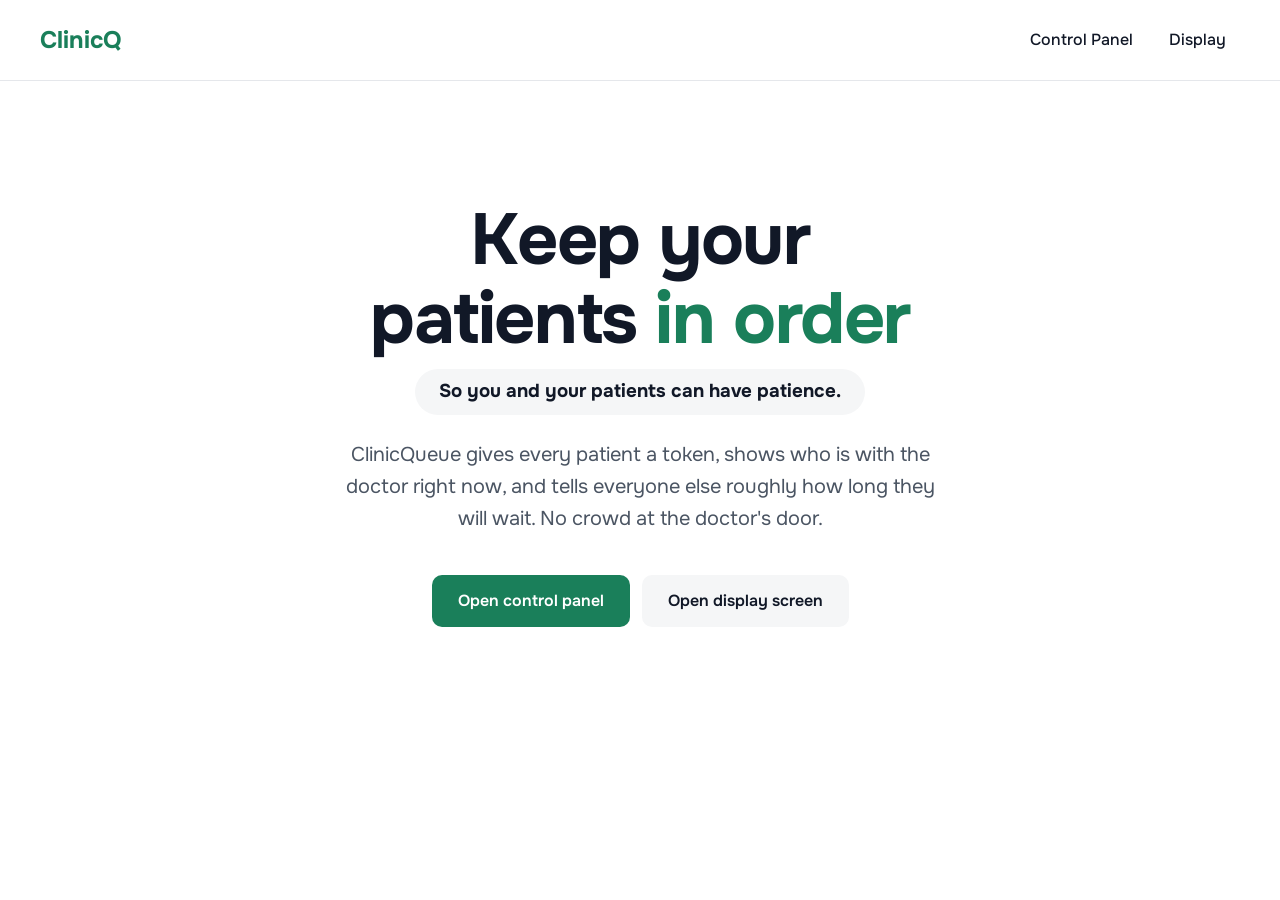
==== index.html @ 46f24f76 "style: design homepage with navbar and hero" ====
<!DOCTYPE html>
<html lang="en">
<head>
    <meta charset="UTF-8">
    <meta name="viewport" content="width=device-width, initial-scale=1.0">
    <title>ClinicQueue</title>
    <link href="https://fonts.googleapis.com/css2?family=Onest:wght@400;500;600;700&display=swap" rel="stylesheet">
    <link rel="stylesheet" href="style.css">
</head>
<body>
    <header>
        <nav class="navbar">
            <a href="index.html" class="logo">ClinicQ</a>
            <div class="nav-links">
                <a href="controlpanel.html">Control Panel</a>
                <a href="display.html">Display</a>
            </div>
        </nav>
    </header>

    <main>
        <section class="hero">
            <h1>Keep your patients <span class="highlight">in order</span></h1>
            <div class="subheading">
                <h3>So you and your patients can have patience.</h3>
            </div>
            <p>
                ClinicQueue gives every patient a token, shows who is with the 
                doctor right now, and tells everyone else roughly how long 
                they will wait. No crowd at the doctor's door.
            </p>
            <div class="hero-buttons">
                <a href="controlpanel.html" class="btn btn-primary">Open control panel</a>
                <a href="display.html" class="btn btn-secondary">Open display screen</a>
            </div>
        </section>
    </main>
</body>
</html>
---- style.css ----
:root {
    --green: #1a7f5a;
    --green-dark: #14664a;
    --green-soft: #e8f5ef;
    --text: #111827;
    --muted: #4b5563;
    --line: #e5e7eb;
    --card: #f5f6f7;
}

* {
    margin: 0;
    box-sizing: border-box;
}

body {
    background: #ffffff;
    color: var(--text);
    font-family: "Onest", system-ui, sans-serif;
    line-height: 1.5;
}

a {
    text-decoration: none;
    color: inherit;
}

.navbar {
    display: flex;
    justify-content: space-between;
    align-items: center;
    padding: 20px 40px;
    border-bottom: 1px solid var(--line);
}

.logo {
    font-size: 24px;
    font-weight: 700;
    color: var(--green);
}

.nav-links {
    display: flex;
    gap: 8px;
}

.nav-links a {
    font-weight: 500;
    padding: 8px 14px;
    border-radius: 8px;
    transition: background 0.2s, color 0.2s;
}

.nav-links a:hover {
    background: var(--green-soft);
    color: var(--green);
}

.hero {
    text-align: center;
    padding: 120px 24px 96px;
}

.hero h1 {
    font-size: clamp(40px, 7vw, 72px);
    line-height: 1.1;
    letter-spacing: -0.02em;
    max-width: 600px;
    margin: 0 auto;
}

.highlight {
    color: var(--green);
}

.subheading {
    font-size: 16px;
    line-height: 1.6;
    margin: 10px auto;
    padding: 8px 0;
    max-width: 450px;
    background-color: var(--card);
    border-radius: 30px;
    justify-content: center;
}

.hero p {
    font-size: clamp(17px, 2.2vw, 20px);
    color: var(--muted);
    line-height: 1.6;
    max-width: 600px;
    margin: 24px auto 0;
}

.hero-buttons {
    display: flex;
    justify-content: center;
    flex-wrap: wrap;
    gap: 12px;
    margin-top: 40px;
}

.btn {
    display: inline-block;
    padding: 14px 26px;
    border-radius: 10px;
    font-weight: 600;
    transition: background 0.2s;
}

.btn-primary {
    background: var(--green);
    color: #ffffff;
}

.btn-primary:hover {
    background: var(--green-dark);
}

.btn-secondary {
    background: var(--card);
    color: var(--text);
}

.btn-secondary:hover {
    background: var(--line);
}

@media (max-width: 600px) {
    .navbar {
        padding: 16px 20px;
    }

    .logo {
        font-size: 20px;
    }

    .nav-links a {
        padding: 8px 10px;
        font-size: 15px;
    }

    .hero {
        padding: 72px 20px 64px;
    }

    .btn {
        width: 100%;
        text-align: center;
    }
}
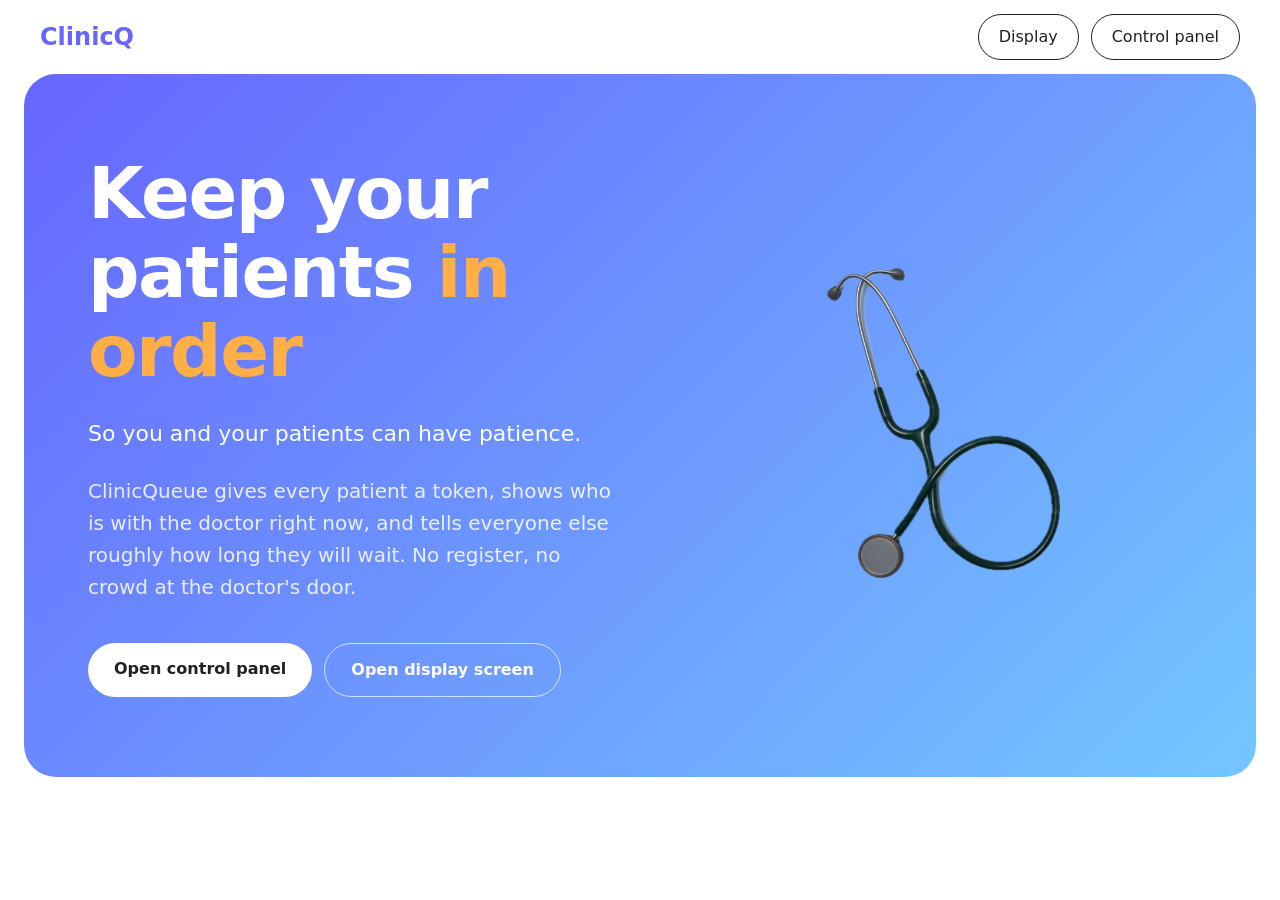
==== commit 3c7f2a89: "style: redesign homepage hero and navbar" ====
--- a/index.html
+++ b/index.html
@@ -4,34 +4,37 @@
     <meta charset="UTF-8">
     <meta name="viewport" content="width=device-width, initial-scale=1.0">
     <title>ClinicQueue</title>
-    <link href="https://fonts.googleapis.com/css2?family=Onest:wght@400;500;600;700&display=swap" rel="stylesheet">
+     <link href="https://fonts.googleapis.com/css2?family=Outfit:wght@400;500;600;700&display=swap" rel="stylesheet">
     <link rel="stylesheet" href="style.css">
 </head>
 <body>
     <header>
         <nav class="navbar">
-            <a href="index.html" class="logo">ClinicQ</a>
-            <div class="nav-links">
-                <a href="controlpanel.html">Control Panel</a>
-                <a href="display.html">Display</a>
-            </div>
+        <a href="index.html" class="logo">ClinicQ</a>
+        <div class="nav-right">
+            <a href="display.html" class="nav-btn">Display</a>
+            <a href="controlpanel.html" class="nav-btn">Control panel</a>
+        </div>
         </nav>
     </header>
 
     <main>
         <section class="hero">
-            <h1>Keep your patients <span class="highlight">in order</span></h1>
-            <div class="subheading">
-                <h3>So you and your patients can have patience.</h3>
+            <div class="hero-text">
+                <h1>Keep your patients <span class="highlight">in order</span></h1>
+                <p class="subheading">So you and your patients can have patience.</p>
+                <p class="hero-description">
+                    ClinicQueue gives every patient a token, shows who is with the doctor
+                    right now, and tells everyone else roughly how long they will wait.
+                    No register, no crowd at the doctor's door.
+                </p>
+                <div class="hero-buttons">
+                    <a href="controlpanel.html" class="btn btn-primary">Open control panel</a>
+                    <a href="display.html" class="btn btn-secondary">Open display screen</a>
+                </div>
             </div>
-            <p>
-                ClinicQueue gives every patient a token, shows who is with the 
-                doctor right now, and tells everyone else roughly how long 
-                they will wait. No crowd at the doctor's door.
-            </p>
-            <div class="hero-buttons">
-                <a href="controlpanel.html" class="btn btn-primary">Open control panel</a>
-                <a href="display.html" class="btn btn-secondary">Open display screen</a>
+            <div class="hero-image">
+                <img src="images/setho.png" alt="sethoscope image">
             </div>
         </section>
     </main>
--- a/style.css
+++ b/style.css
@@ -1,9 +1,11 @@
 :root {
-    --green: #1a7f5a;
-    --green-dark: #14664a;
-    --green-soft: #e8f5ef;
-    --text: #111827;
-    --muted: #4b5563;
+    --primary: #6666ff;
+    --primary-dark: #4f4fe0;
+    --primary-soft: #ecf3fe;
+    --sky-blue: #73c7ff;
+    --accent: #ffaf45;
+    --text: #212121;
+    --muted: #5b6070;
     --line: #e5e7eb;
     --card: #f5f6f7;
 }
@@ -29,36 +31,45 @@
     display: flex;
     justify-content: space-between;
     align-items: center;
-    padding: 20px 40px;
-    border-bottom: 1px solid var(--line);
+    padding: 14px 40px;
 }
 
 .logo {
     font-size: 24px;
     font-weight: 700;
-    color: var(--green);
+    color: var(--primary);
 }
 
-.nav-links {
+.nav-right {
     display: flex;
-    gap: 8px;
+    align-items: center;
+    gap: 12px;
 }
 
-.nav-links a {
+.nav-btn {
+    padding: 10px 20px;
+    border: 0.5px solid var(--text);
+    border-radius: 999px;
     font-weight: 500;
-    padding: 8px 14px;
-    border-radius: 8px;
-    transition: background 0.2s, color 0.2s;
+    transition: border-color 0.2s, color 0.2s, background 0.2s;
 }
 
-.nav-links a:hover {
-    background: var(--green-soft);
-    color: var(--green);
+.nav-btn:hover {
+    border-color: var(--primary);
+    color: var(--primary);
+    background: var(--primary-soft);
 }
 
 .hero {
-    text-align: center;
-    padding: 120px 24px 96px;
+    background: linear-gradient(135deg, var(--primary), var(--sky-blue));
+    color: #ffffff;
+    border-radius: 32px;
+    margin: 0 24px 24px;
+    min-height: (100vh - 90px);
+    padding: 80px 64px;
+    display: flex;
+    align-items: center;
+    gap: 48px;
 }
 
 .hero h1 {
@@ -66,38 +77,66 @@
     line-height: 1.1;
     letter-spacing: -0.02em;
     max-width: 600px;
-    margin: 0 auto;
+}
+
+.hero-text,
+.hero-image {
+    flex: 1;
+}
+
+.hero-image img {
+    width: 100%;
+    max-width: 700px;
+    display: block;
+    margin-left: auto;
 }
 
 .highlight {
-    color: var(--green);
-}
-
-.subheading {
-    font-size: 16px;
-    line-height: 1.6;
-    margin: 10px auto;
-    padding: 8px 0;
-    max-width: 450px;
-    background-color: var(--card);
-    border-radius: 30px;
-    justify-content: center;
+    color: var(--accent);
 }
 
 .hero p {
     font-size: clamp(17px, 2.2vw, 20px);
-    color: var(--muted);
+    color: rgba(255, 255, 255, 0.85);
     line-height: 1.6;
     max-width: 600px;
-    margin: 24px auto 0;
+    margin: 24px 0 0;
+}
+
+.hero .subheading {
+    font-size: 22px;
+    font-weight: 500;
+    color: #ffffff;
 }
 
 .hero-buttons {
     display: flex;
-    justify-content: center;
     flex-wrap: wrap;
     gap: 12px;
     margin-top: 40px;
+}
+
+.hero .btn {
+    border-radius: 999px;
+}
+
+.hero .btn-primary {
+    background: #ffffff;
+    color: var(--text);
+}
+
+.hero .btn-primary:hover {
+    background: var(--primary-soft);
+}
+
+.hero .btn-secondary {
+    background: transparent;
+    color: #ffffff;
+    border: 1.5px solid rgba(255, 255, 255, 0.7);
+}
+
+.hero .btn-secondary:hover {
+    background: rgba(255, 255, 255, 0.15);
 }
 
 .btn {
@@ -109,12 +148,12 @@
 }
 
 .btn-primary {
-    background: var(--green);
+    background: var(--primary);
     color: #ffffff;
 }
 
 .btn-primary:hover {
-    background: var(--green-dark);
+    background: var(--primary-dark);
 }
 
 .btn-secondary {
@@ -141,7 +180,9 @@
     }
 
     .hero {
-        padding: 72px 20px 64px;
+        flex-direction: column;
+        margin: 12px;
+        padding: 48px 24px;
     }
 
     .btn {
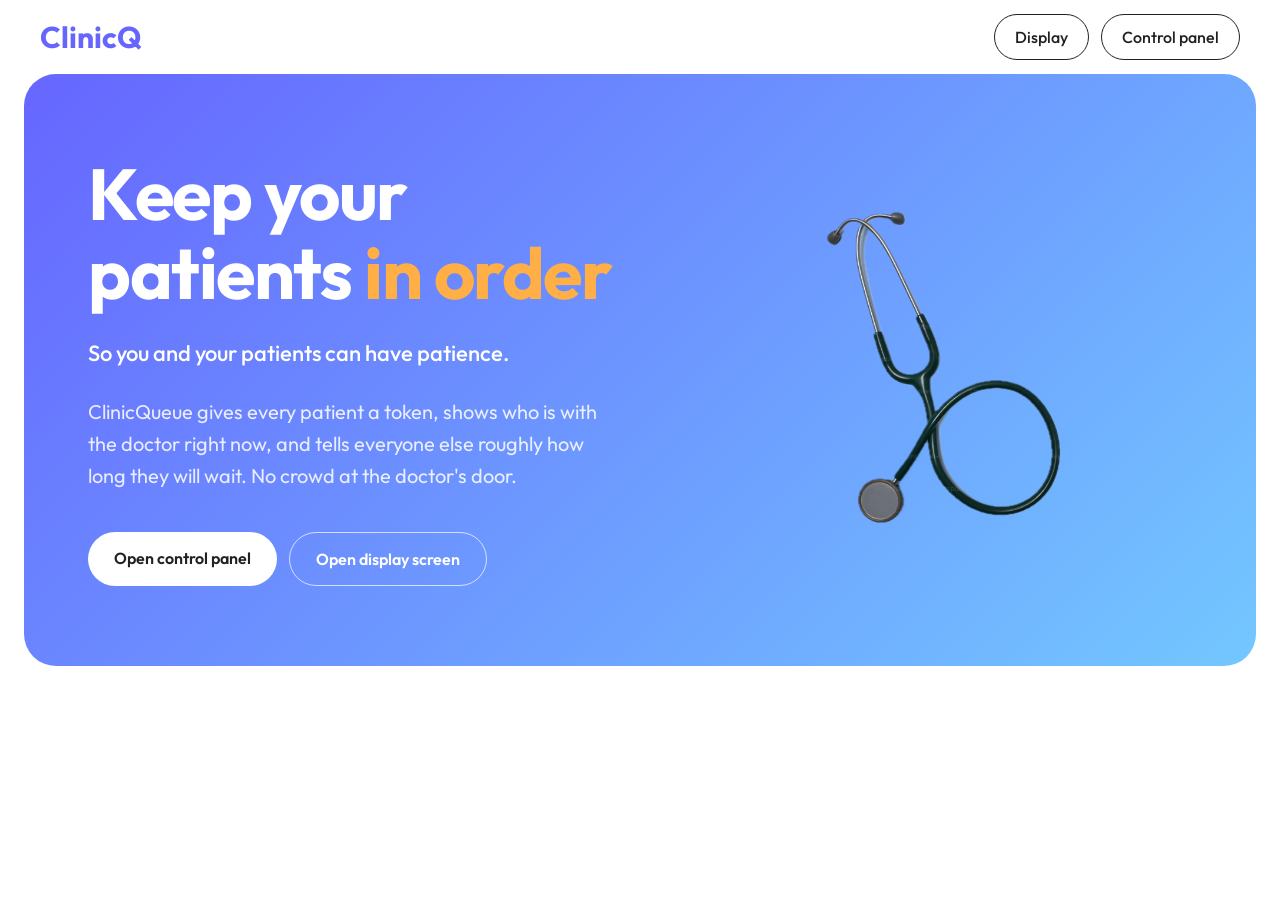
==== commit 2d0199fa: "style: design control panel with queue table and badges" ====
--- a/index.html
+++ b/index.html
@@ -4,7 +4,7 @@
     <meta charset="UTF-8">
     <meta name="viewport" content="width=device-width, initial-scale=1.0">
     <title>ClinicQueue</title>
-     <link href="https://fonts.googleapis.com/css2?family=Outfit:wght@400;500;600;700&display=swap" rel="stylesheet">
+    <link href="https://fonts.googleapis.com/css2?family=Outfit:wght@400;500;600;700&display=swap" rel="stylesheet">
     <link rel="stylesheet" href="style.css">
 </head>
 <body>
@@ -26,7 +26,7 @@
                 <p class="hero-description">
                     ClinicQueue gives every patient a token, shows who is with the doctor
                     right now, and tells everyone else roughly how long they will wait.
-                    No register, no crowd at the doctor's door.
+                    No crowd at the doctor's door.
                 </p>
                 <div class="hero-buttons">
                     <a href="controlpanel.html" class="btn btn-primary">Open control panel</a>
--- a/style.css
+++ b/style.css
@@ -8,6 +8,8 @@
     --muted: #5b6070;
     --line: #e5e7eb;
     --card: #f5f6f7;
+    --success: #00ab4a;
+    --success-soft: #e7f6ec;
 }
 
 * {
@@ -18,7 +20,7 @@
 body {
     background: #ffffff;
     color: var(--text);
-    font-family: "Onest", system-ui, sans-serif;
+    font-family: "Outfit", system-ui, sans-serif;
     line-height: 1.5;
 }
 
@@ -35,7 +37,7 @@
 }
 
 .logo {
-    font-size: 24px;
+    font-size: 30px;
     font-weight: 700;
     color: var(--primary);
 }
@@ -117,7 +119,11 @@
 }
 
 .hero .btn {
-    border-radius: 999px;
+    display: inline-block;
+    padding: 14px 26px;
+    border-radius: 999px;
+    font-weight: 600;
+    transition: background 0.2s;
 }
 
 .hero .btn-primary {
@@ -139,30 +145,172 @@
     background: rgba(255, 255, 255, 0.15);
 }
 
-.btn {
+
+.panel {
+    max-width: 960px;
+    margin: 0 auto;
+    padding: 24px;
+}
+
+.page-header {
+    margin-bottom: 24px;
+}
+
+.page-header h1 {
+    font-size: 40px;
+}
+
+.page-header p {
+    font-size: 18px;
+    color: var(--muted);
+}
+
+.status-card {
+    background: var(--card);
+    border-radius: 20px;
+    padding: 24px;
+    display: flex;
+    justify-content: space-between;
+    align-items: center;
+    margin-bottom: 24px;
+}
+
+.status-label {
+    font-size: 16px;
+    color: var(--muted);
+}
+
+#nowServing {
+    font-size: 28px;
+}
+
+.add-row {
+    display: flex;
+    gap: 12px;
+    margin-bottom: 24px;
+}
+
+#nameInput {
+    flex: 1;
+    padding: 12px 16px;
+    border: 1.5px solid var(--line);
+    border-radius: 999px;
+    font: inherit;
+}
+
+#nameInput:focus {
+    outline: none;
+    border-color: var(--primary);
+}
+
+.panel .btn {
+    border: none;
+    border-radius: 999px;
+    padding: 12px 22px;
+    font: inherit;
+    font-weight: 500;
+    cursor: pointer;
+}
+
+.panel .btn-primary {
+    background: var(--primary);
+    color: #ffffff;
+}
+
+.panel .btn-primary:hover {
+    background: var(--primary-dark);
+}
+
+.panel .btn-secondary {
+    background: #ffffff;
+    color: var(--text);
+    border: 1.5px solid var(--line);
+}
+
+.panel .btn-secondary:hover {
+    border-color: var(--primary);
+    color: var(--primary);
+}
+
+.panel .btn:disabled {
+    opacity: 0.4;
+    cursor: not-allowed;
+}
+
+.table-wrap {
+    overflow-x: auto;
+    border: 1px solid var(--line);
+    border-radius: 16px;
+    margin-bottom: 24px;
+}
+
+.queue-table {
+    width: 100%;
+    border-collapse: collapse;
+
+}
+
+.queue-table th, .queue-table td {
+    padding: 14px 16px;
+    text-align: left;
+}
+
+.queue-table th {
+    font-size: 18px;
+    background: var(--card);
+    color: var(--muted);
+    font-weight: 500;
+}
+
+.queue-table td {
+    border-top: 1px solid var(--line);
+}
+
+.finished td {
+    color: var(--muted);
+}
+
+.badge {
     display: inline-block;
-    padding: 14px 26px;
-    border-radius: 10px;
-    font-weight: 600;
-    transition: background 0.2s;
-}
-
-.btn-primary {
+    padding: 4px 12px;
+    border-radius: 999px;
+    font-size: 16px;
+    font-weight: 500;
+    text-transform: capitalize;
+}
+
+.badge-waiting {
+    background: var(--primary-soft);
+    color: var(--primary);
+}
+
+.badge-in-room {
     background: var(--primary);
     color: #ffffff;
 }
 
-.btn-primary:hover {
-    background: var(--primary-dark);
-}
-
-.btn-secondary {
+.badge-done {
+    background: var(--success-soft);
+    color: var(--success);
+}
+
+.badge-skipped {
     background: var(--card);
-    color: var(--text);
-}
-
-.btn-secondary:hover {
-    background: var(--line);
+    color: var(--muted);
+}
+
+.skip-btn {
+    font: inherit;
+    background: #ffffff;
+    border: 1.5px solid var(--line);
+    border-radius: 999px;
+    padding: 6px 14px;
+    cursor: pointer;
+}
+
+.skip-btn:hover {
+    border-color: var(--primary);
+    color: var(--primary);
 }
 
 @media (max-width: 600px) {
@@ -171,7 +319,7 @@
     }
 
     .logo {
-        font-size: 20px;
+        font-size: 30px;
     }
 
     .nav-links a {
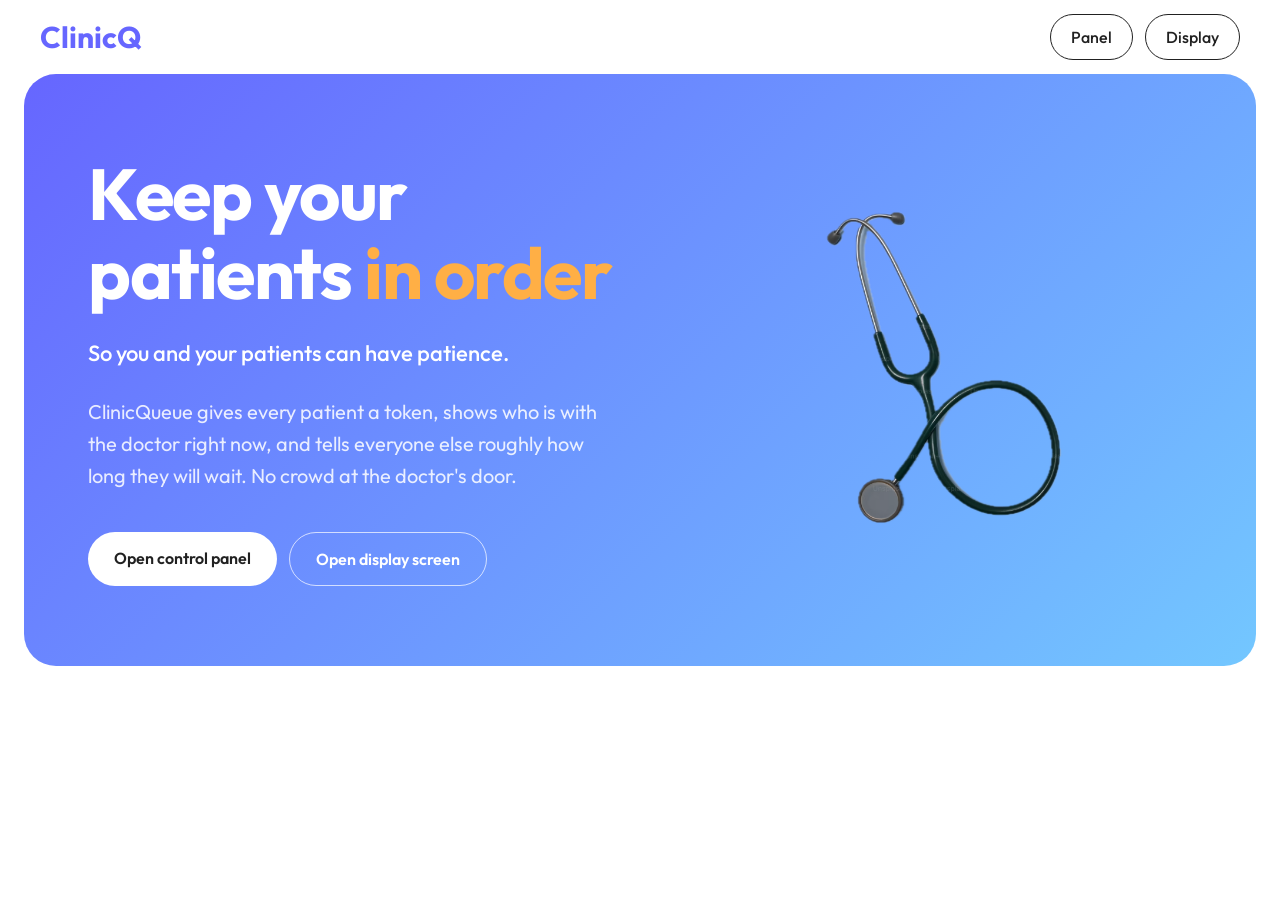
==== commit 93232925: "fix: improve mobile layout for navbar and control panel" ====
--- a/index.html
+++ b/index.html
@@ -12,8 +12,8 @@
         <nav class="navbar">
         <a href="index.html" class="logo">ClinicQ</a>
         <div class="nav-right">
+            <a href="controlpanel.html" class="nav-btn">Panel</a>
             <a href="display.html" class="nav-btn">Display</a>
-            <a href="controlpanel.html" class="nav-btn">Control panel</a>
         </div>
         </nav>
     </header>
--- a/style.css
+++ b/style.css
@@ -10,6 +10,7 @@
     --card: #f5f6f7;
     --success: #00ab4a;
     --success-soft: #e7f6ec;
+    --dark: #212121;
 }
 
 * {
@@ -157,7 +158,7 @@
 }
 
 .page-header h1 {
-    font-size: 40px;
+    font-size: 38px;
 }
 
 .page-header p {
@@ -193,6 +194,7 @@
 #nameInput {
     flex: 1;
     padding: 12px 16px;
+    min-width: 0;
     border: 1.5px solid var(--line);
     border-radius: 999px;
     font: inherit;
@@ -225,6 +227,7 @@
     background: #ffffff;
     color: var(--text);
     border: 1.5px solid var(--line);
+    flex-shrink: 0;
 }
 
 .panel .btn-secondary:hover {
@@ -236,6 +239,10 @@
     opacity: 0.4;
     cursor: not-allowed;
 }
+
+/* .add-row .btn {
+    flex-shrink: 0;
+} */
 
 .table-wrap {
     overflow-x: auto;
@@ -253,6 +260,7 @@
 .queue-table th, .queue-table td {
     padding: 14px 16px;
     text-align: left;
+    white-space: nowrap;
 }
 
 .queue-table th {
@@ -313,6 +321,83 @@
     color: var(--primary);
 }
 
+.bottom-actions {
+    display: flex;
+    justify-content: space-between;
+}
+
+.display-page {
+    background: var(--dark);
+    color: #ffffff;
+    min-height: 100vh;
+}
+
+.display-top {
+    display: flex;
+    justify-content: space-between;
+    align-items: center;
+    padding: 3vh 40px;
+}
+
+.display-top .logo,
+.clock {
+    font-size: clamp(18px, min(4.5vh, 6vw), 48px);
+    font-weight: 600;
+}
+
+.clock {
+    color: rgba(255, 255, 255, 0.85);
+}
+
+.display-main {
+    max-width: 900px;
+    margin: 0 auto;
+    padding: 1vh 40px;
+    text-align: center;
+}
+
+.display-label {
+    font-size: clamp(16px, min(3.5vh, 5vw), 40px);
+    font-weight: 500;
+    color: rgba(255, 255, 255, 0.6);
+}
+
+.now-token {
+    font-size: clamp(48px, min(20vh, 22vw), 220px);
+    line-height: 1;
+    color: var(--accent);
+    margin: 1vh 0 4vh;
+}
+
+.now-token.on-break {
+    font-size: clamp(28px, min(9vh, 9vw), 108px);
+}
+
+.next-list {
+    list-style: none;
+    padding: 0;
+    display: flex;
+    flex-direction: column;
+    gap: 1.2vh;
+    margin-top: 1.5vh;
+}
+
+.next-list li {
+    display: flex;
+    justify-content: space-between;
+    align-items: center;
+    background: rgba(255, 255, 255, 0.06);
+    border-radius: 16px;
+    padding: 1.6vh 28px;
+    font-size: clamp(16px, min(3.8vh, 5vw), 40px);
+    font-weight: 600;
+}
+
+.next-time {
+    color: rgba(255, 255, 255, 0.7);
+    font-weight: 500;
+}
+
 @media (max-width: 600px) {
     .navbar {
         padding: 16px 20px;
@@ -320,6 +405,14 @@
 
     .logo {
         font-size: 30px;
+    }
+
+    .nav-right {
+        gap: 6px;
+    }
+
+    .nav-btn {
+        padding: 8px 16px;
     }
 
     .nav-links a {
@@ -333,8 +426,38 @@
         padding: 48px 24px;
     }
 
-    .btn {
+    .hero .btn {
         width: 100%;
         text-align: center;
     }
-}
+
+    .status-card {
+        flex-direction: column;
+        align-items: stretch;
+        gap: 16px;
+    }
+
+    .panel {
+        padding: 16px;
+    }
+
+    .page-header h1 {
+        font-size: 34px;
+    }
+
+    .queue-table th, .queue-table td {
+        padding: 12px;
+    }
+
+    .display-top {
+        padding: 3vh 20px;
+    }
+
+    .display-main {
+        padding: 1vh 16px;
+    }
+
+    .next-list li {
+        padding: 1.6vh 18px;
+    }
+}
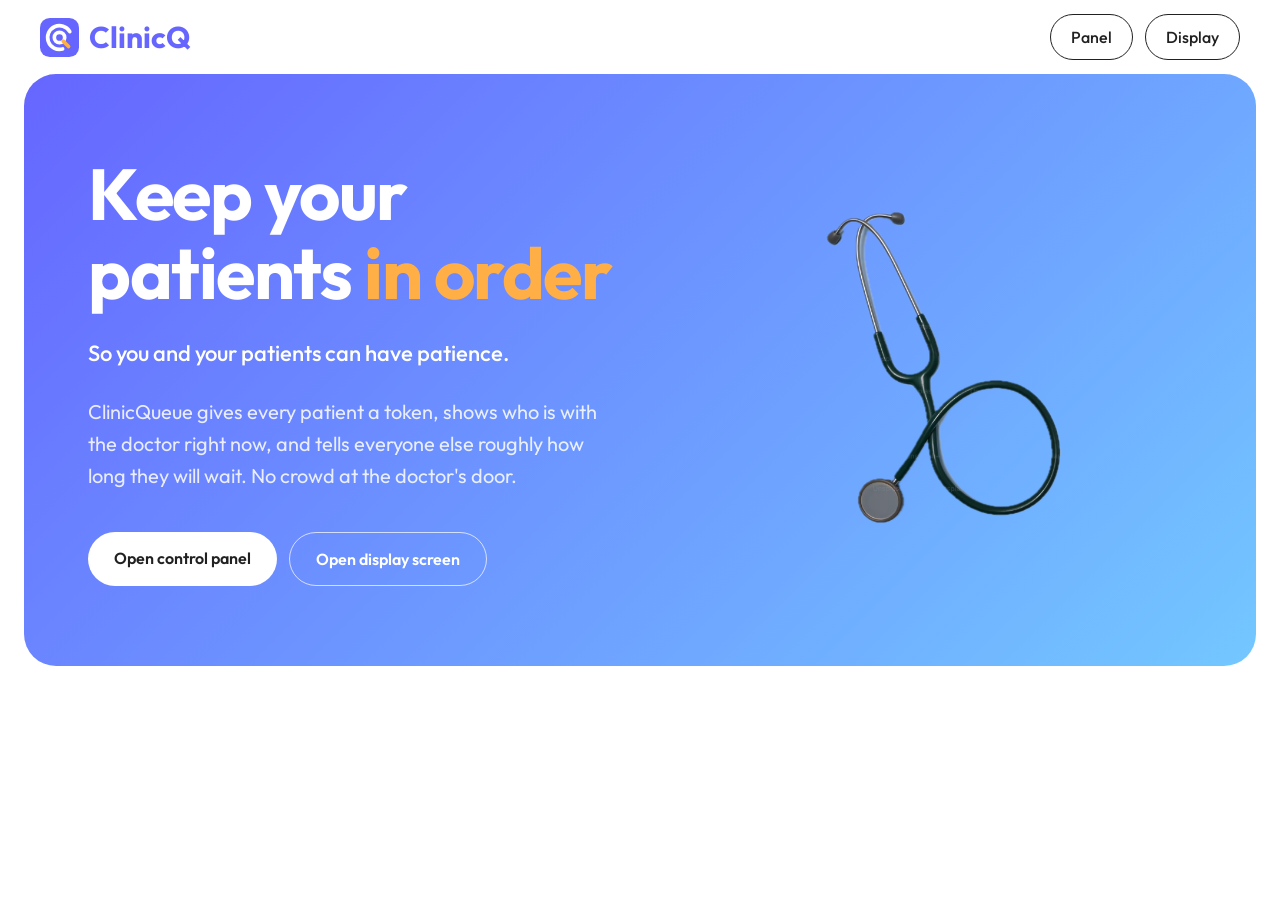
==== commit 39f5335d: "feat: add logo and favicon" ====
--- a/index.html
+++ b/index.html
@@ -3,6 +3,9 @@
 <head>
     <meta charset="UTF-8">
     <meta name="viewport" content="width=device-width, initial-scale=1.0">
+    <link rel="icon" href="images/favicon.svg" type="image/svg+xml">
+    <link rel="icon" href="images/favicon-32.png" sizes="32x32">
+    <link rel="apple-touch-icon" href="images/apple-touch-icon.png">
     <title>ClinicQueue</title>
     <link href="https://fonts.googleapis.com/css2?family=Outfit:wght@400;500;600;700&display=swap" rel="stylesheet">
     <link rel="stylesheet" href="style.css">
@@ -10,7 +13,7 @@
 <body>
     <header>
         <nav class="navbar">
-        <a href="index.html" class="logo">ClinicQ</a>
+        <a href="index.html" class="logo"><img src="images/logo.svg" alt="">ClinicQ</a>
         <div class="nav-right">
             <a href="controlpanel.html" class="nav-btn">Panel</a>
             <a href="display.html" class="nav-btn">Display</a>
--- a/style.css
+++ b/style.css
@@ -41,6 +41,14 @@
     font-size: 30px;
     font-weight: 700;
     color: var(--primary);
+    display: flex;
+    align-items: center;
+    gap: 10px;
+}
+
+.logo img {
+    width: 1.3em;
+    height: 1.3em;
 }
 
 .nav-right {
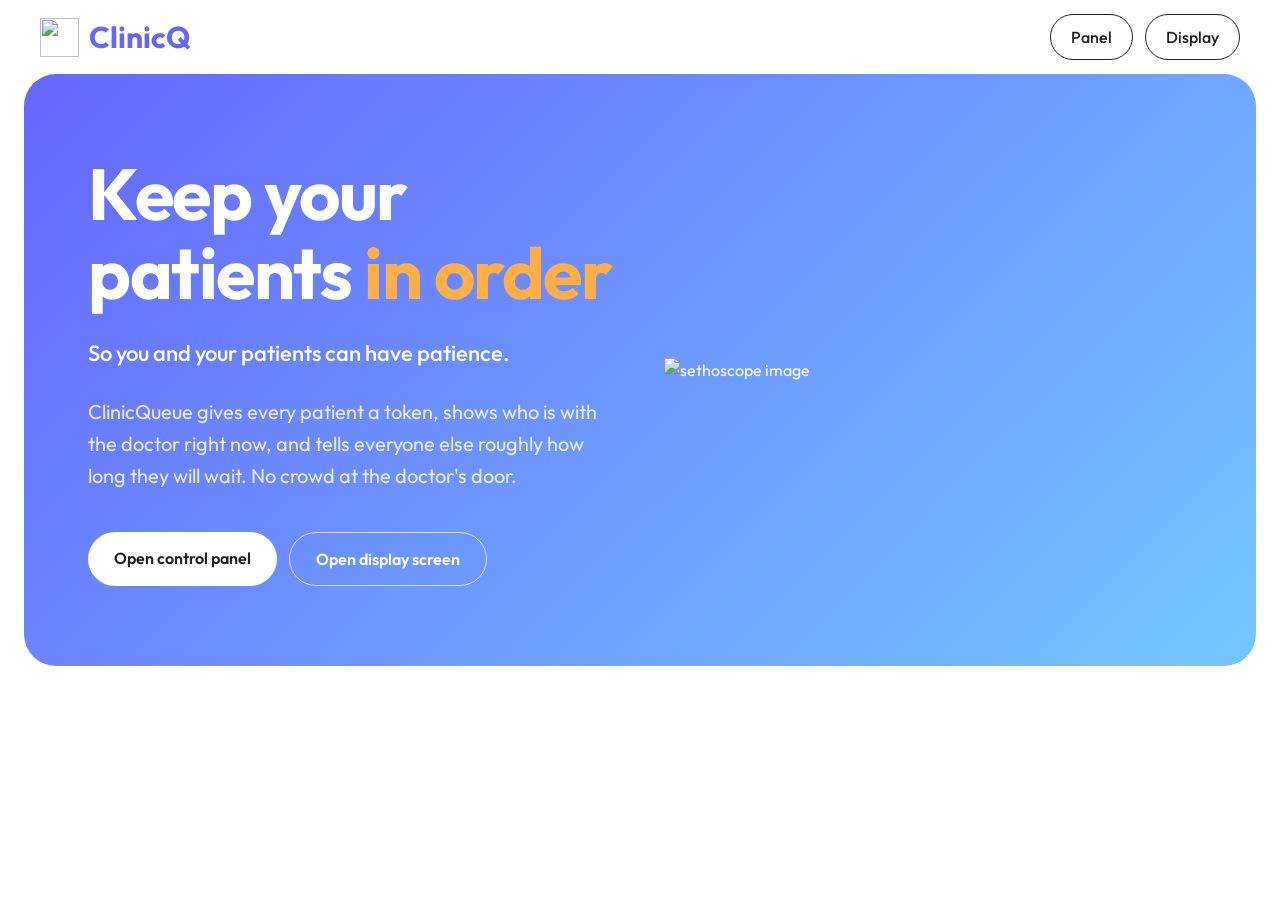
==== commit 43af36ef: "fix: add png and ico favicons for mobile" ====
--- a/index.html
+++ b/index.html
@@ -1,45 +1,66 @@
-<!DOCTYPE html>
+<!doctype html>
 <html lang="en">
-<head>
-    <meta charset="UTF-8">
-    <meta name="viewport" content="width=device-width, initial-scale=1.0">
-    <link rel="icon" href="images/favicon.svg" type="image/svg+xml">
-    <link rel="icon" href="images/favicon-32.png" sizes="32x32">
-    <link rel="apple-touch-icon" href="images/apple-touch-icon.png">
+  <head>
+    <link rel="icon" href="favicon.ico" sizes="any" />
+    <link
+      rel="icon"
+      href="images/favicon-32.png"
+      type="image/png"
+      sizes="32x32"
+    />
+    <link
+      rel="icon"
+      href="images/favicon-192.png"
+      type="image/png"
+      sizes="192x192"
+    />
+    <link rel="icon" href="images/favicon.svg" type="image/svg+xml" />
+    <link rel="apple-touch-icon" href="images/apple-touch-icon.png" />
+    <link rel="manifest" href="site.webmanifest" />
+    <meta name="theme-color" content="#6666ff" />
     <title>ClinicQueue</title>
-    <link href="https://fonts.googleapis.com/css2?family=Outfit:wght@400;500;600;700&display=swap" rel="stylesheet">
-    <link rel="stylesheet" href="style.css">
-</head>
-<body>
+    <link
+      href="https://fonts.googleapis.com/css2?family=Outfit:wght@400;500;600;700&display=swap"
+      rel="stylesheet"
+    />
+    <link rel="stylesheet" href="style.css" />
+  </head>
+  <body>
     <header>
-        <nav class="navbar">
-        <a href="index.html" class="logo"><img src="images/logo.svg" alt="">ClinicQ</a>
+      <nav class="navbar">
+        <a href="index.html" class="logo"
+          ><img src="images/logo.svg" alt="" />ClinicQ</a
+        >
         <div class="nav-right">
-            <a href="controlpanel.html" class="nav-btn">Panel</a>
-            <a href="display.html" class="nav-btn">Display</a>
+          <a href="controlpanel.html" class="nav-btn">Panel</a>
+          <a href="display.html" class="nav-btn">Display</a>
         </div>
-        </nav>
+      </nav>
     </header>
 
     <main>
-        <section class="hero">
-            <div class="hero-text">
-                <h1>Keep your patients <span class="highlight">in order</span></h1>
-                <p class="subheading">So you and your patients can have patience.</p>
-                <p class="hero-description">
-                    ClinicQueue gives every patient a token, shows who is with the doctor
-                    right now, and tells everyone else roughly how long they will wait.
-                    No crowd at the doctor's door.
-                </p>
-                <div class="hero-buttons">
-                    <a href="controlpanel.html" class="btn btn-primary">Open control panel</a>
-                    <a href="display.html" class="btn btn-secondary">Open display screen</a>
-                </div>
-            </div>
-            <div class="hero-image">
-                <img src="images/setho.png" alt="sethoscope image">
-            </div>
-        </section>
+      <section class="hero">
+        <div class="hero-text">
+          <h1>Keep your patients <span class="highlight">in order</span></h1>
+          <p class="subheading">So you and your patients can have patience.</p>
+          <p class="hero-description">
+            ClinicQueue gives every patient a token, shows who is with the
+            doctor right now, and tells everyone else roughly how long they will
+            wait. No crowd at the doctor's door.
+          </p>
+          <div class="hero-buttons">
+            <a href="controlpanel.html" class="btn btn-primary"
+              >Open control panel</a
+            >
+            <a href="display.html" class="btn btn-secondary"
+              >Open display screen</a
+            >
+          </div>
+        </div>
+        <div class="hero-image">
+          <img src="images/setho.png" alt="sethoscope image" />
+        </div>
+      </section>
     </main>
-</body>
+  </body>
 </html>
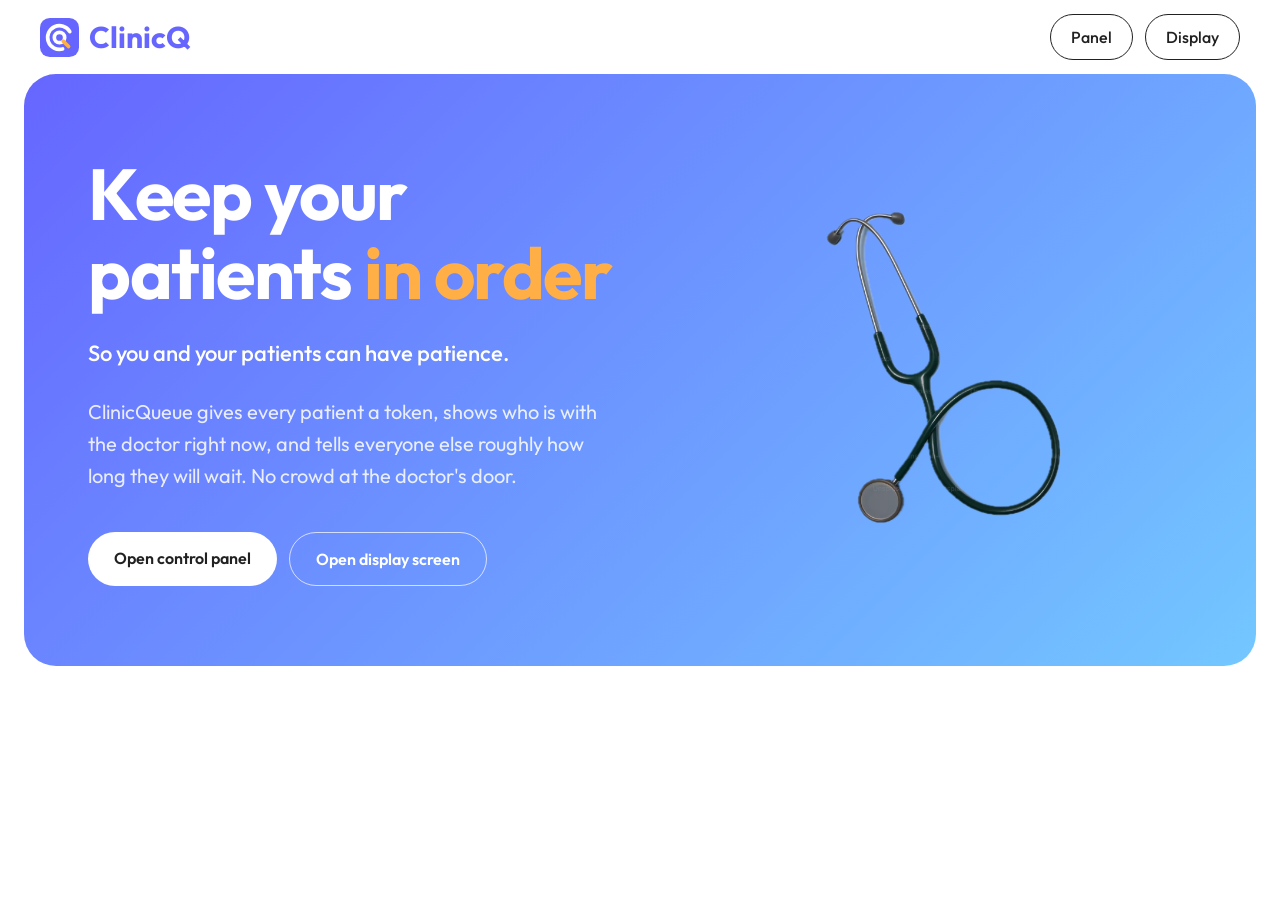
==== commit 984f84ae: "fix: add viewport meta and refresh favicon cache" ====
--- a/index.html
+++ b/index.html
@@ -1,29 +1,20 @@
 <!doctype html>
 <html lang="en">
-  <head>
-    <link rel="icon" href="favicon.ico" sizes="any" />
-    <link
-      rel="icon"
-      href="images/favicon-32.png"
-      type="image/png"
-      sizes="32x32"
-    />
-    <link
-      rel="icon"
-      href="images/favicon-192.png"
-      type="image/png"
-      sizes="192x192"
-    />
-    <link rel="icon" href="images/favicon.svg" type="image/svg+xml" />
-    <link rel="apple-touch-icon" href="images/apple-touch-icon.png" />
-    <link rel="manifest" href="site.webmanifest" />
-    <meta name="theme-color" content="#6666ff" />
-    <title>ClinicQueue</title>
-    <link
-      href="https://fonts.googleapis.com/css2?family=Outfit:wght@400;500;600;700&display=swap"
-      rel="stylesheet"
-    />
-    <link rel="stylesheet" href="style.css" />
+  <meta charset="UTF-8" />
+  <meta name="viewport" content="width=device-width, initial-scale=1.0" />
+  <link rel="icon" href="favicon.ico?v=2" sizes="any" />
+  <link rel="icon" href="images/favicon-32.png?v=2" type="image/png" sizes="32x32" />
+  <link rel="icon" href="images/favicon-192.png?v=2" type="image/png" sizes="192x192" />
+  <link rel="icon" href="images/favicon.svg?v=2" type="image/svg+xml" />
+  <link rel="apple-touch-icon" href="images/apple-touch-icon.png?v=2" />
+  <link rel="manifest" href="site.webmanifest" />
+  <meta name="theme-color" content="#6666ff" />
+  <title>ClinicQueue</title>
+  <link
+    href="https://fonts.googleapis.com/css2?family=Outfit:wght@400;500;600;700&display=swap"
+    rel="stylesheet"
+  />
+  <link rel="stylesheet" href="style.css" />
   </head>
   <body>
     <header>
--- a/style.css
+++ b/style.css
@@ -1,251 +1,253 @@
 :root {
-    --primary: #6666ff;
-    --primary-dark: #4f4fe0;
-    --primary-soft: #ecf3fe;
-    --sky-blue: #73c7ff;
-    --accent: #ffaf45;
-    --text: #212121;
-    --muted: #5b6070;
-    --line: #e5e7eb;
-    --card: #f5f6f7;
-    --success: #00ab4a;
-    --success-soft: #e7f6ec;
-    --dark: #212121;
+  --primary: #6666ff;
+  --primary-dark: #4f4fe0;
+  --primary-soft: #ecf3fe;
+  --sky-blue: #73c7ff;
+  --accent: #ffaf45;
+  --text: #212121;
+  --muted: #5b6070;
+  --line: #e5e7eb;
+  --card: #f5f6f7;
+  --success: #00ab4a;
+  --success-soft: #e7f6ec;
+  --dark: #212121;
 }
 
 * {
-    margin: 0;
-    box-sizing: border-box;
+  margin: 0;
+  box-sizing: border-box;
 }
 
 body {
-    background: #ffffff;
-    color: var(--text);
-    font-family: "Outfit", system-ui, sans-serif;
-    line-height: 1.5;
+  background: #ffffff;
+  color: var(--text);
+  font-family: "Outfit", system-ui, sans-serif;
+  line-height: 1.5;
 }
 
 a {
-    text-decoration: none;
-    color: inherit;
+  text-decoration: none;
+  color: inherit;
 }
 
 .navbar {
-    display: flex;
-    justify-content: space-between;
-    align-items: center;
-    padding: 14px 40px;
+  display: flex;
+  justify-content: space-between;
+  align-items: center;
+  padding: 14px 40px;
 }
 
 .logo {
-    font-size: 30px;
-    font-weight: 700;
-    color: var(--primary);
-    display: flex;
-    align-items: center;
-    gap: 10px;
+  font-size: 30px;
+  font-weight: 700;
+  color: var(--primary);
+  display: flex;
+  align-items: center;
+  gap: 10px;
 }
 
 .logo img {
-    width: 1.3em;
-    height: 1.3em;
+  width: 1.3em;
+  height: 1.3em;
 }
 
 .nav-right {
-    display: flex;
-    align-items: center;
-    gap: 12px;
+  display: flex;
+  align-items: center;
+  gap: 12px;
 }
 
 .nav-btn {
-    padding: 10px 20px;
-    border: 0.5px solid var(--text);
-    border-radius: 999px;
-    font-weight: 500;
-    transition: border-color 0.2s, color 0.2s, background 0.2s;
+  padding: 10px 20px;
+  border: 0.5px solid var(--text);
+  border-radius: 999px;
+  font-weight: 500;
+  transition:
+    border-color 0.2s,
+    color 0.2s,
+    background 0.2s;
 }
 
 .nav-btn:hover {
-    border-color: var(--primary);
-    color: var(--primary);
-    background: var(--primary-soft);
+  border-color: var(--primary);
+  color: var(--primary);
+  background: var(--primary-soft);
 }
 
 .hero {
-    background: linear-gradient(135deg, var(--primary), var(--sky-blue));
-    color: #ffffff;
-    border-radius: 32px;
-    margin: 0 24px 24px;
-    min-height: (100vh - 90px);
-    padding: 80px 64px;
-    display: flex;
-    align-items: center;
-    gap: 48px;
+  background: linear-gradient(135deg, var(--primary), var(--sky-blue));
+  color: #ffffff;
+  border-radius: 32px;
+  margin: 0 24px 24px;
+  min-height: (100vh - 90px);
+  padding: 80px 64px;
+  display: flex;
+  align-items: center;
+  gap: 48px;
 }
 
 .hero h1 {
-    font-size: clamp(40px, 7vw, 72px);
-    line-height: 1.1;
-    letter-spacing: -0.02em;
-    max-width: 600px;
+  font-size: clamp(40px, 7vw, 72px);
+  line-height: 1.1;
+  letter-spacing: -0.02em;
+  max-width: 600px;
 }
 
 .hero-text,
 .hero-image {
-    flex: 1;
+  flex: 1;
 }
 
 .hero-image img {
-    width: 100%;
-    max-width: 700px;
-    display: block;
-    margin-left: auto;
+  width: 100%;
+  max-width: 700px;
+  display: block;
+  margin-left: auto;
 }
 
 .highlight {
-    color: var(--accent);
+  color: var(--accent);
 }
 
 .hero p {
-    font-size: clamp(17px, 2.2vw, 20px);
-    color: rgba(255, 255, 255, 0.85);
-    line-height: 1.6;
-    max-width: 600px;
-    margin: 24px 0 0;
+  font-size: clamp(17px, 2.2vw, 20px);
+  color: rgba(255, 255, 255, 0.85);
+  line-height: 1.6;
+  max-width: 600px;
+  margin: 24px 0 0;
 }
 
 .hero .subheading {
-    font-size: 22px;
-    font-weight: 500;
-    color: #ffffff;
+  font-size: 22px;
+  font-weight: 500;
+  color: #ffffff;
 }
 
 .hero-buttons {
-    display: flex;
-    flex-wrap: wrap;
-    gap: 12px;
-    margin-top: 40px;
+  display: flex;
+  flex-wrap: wrap;
+  gap: 12px;
+  margin-top: 40px;
 }
 
 .hero .btn {
-    display: inline-block;
-    padding: 14px 26px;
-    border-radius: 999px;
-    font-weight: 600;
-    transition: background 0.2s;
+  display: inline-block;
+  padding: 14px 26px;
+  border-radius: 999px;
+  font-weight: 600;
+  transition: background 0.2s;
 }
 
 .hero .btn-primary {
-    background: #ffffff;
-    color: var(--text);
+  background: #ffffff;
+  color: var(--text);
 }
 
 .hero .btn-primary:hover {
-    background: var(--primary-soft);
+  background: var(--primary-soft);
 }
 
 .hero .btn-secondary {
-    background: transparent;
-    color: #ffffff;
-    border: 1.5px solid rgba(255, 255, 255, 0.7);
+  background: transparent;
+  color: #ffffff;
+  border: 1.5px solid rgba(255, 255, 255, 0.7);
 }
 
 .hero .btn-secondary:hover {
-    background: rgba(255, 255, 255, 0.15);
-}
-
+  background: rgba(255, 255, 255, 0.15);
+}
 
 .panel {
-    max-width: 960px;
-    margin: 0 auto;
-    padding: 24px;
+  max-width: 960px;
+  margin: 0 auto;
+  padding: 24px;
 }
 
 .page-header {
-    margin-bottom: 24px;
+  margin-bottom: 24px;
 }
 
 .page-header h1 {
-    font-size: 38px;
+  font-size: 38px;
 }
 
 .page-header p {
-    font-size: 18px;
-    color: var(--muted);
+  font-size: 18px;
+  color: var(--muted);
 }
 
 .status-card {
-    background: var(--card);
-    border-radius: 20px;
-    padding: 24px;
-    display: flex;
-    justify-content: space-between;
-    align-items: center;
-    margin-bottom: 24px;
+  background: var(--card);
+  border-radius: 20px;
+  padding: 24px;
+  display: flex;
+  justify-content: space-between;
+  align-items: center;
+  margin-bottom: 24px;
 }
 
 .status-label {
-    font-size: 16px;
-    color: var(--muted);
+  font-size: 16px;
+  color: var(--muted);
 }
 
 #nowServing {
-    font-size: 28px;
+  font-size: 28px;
 }
 
 .add-row {
-    display: flex;
-    gap: 12px;
-    margin-bottom: 24px;
+  display: flex;
+  gap: 12px;
+  margin-bottom: 24px;
 }
 
 #nameInput {
-    flex: 1;
-    padding: 12px 16px;
-    min-width: 0;
-    border: 1.5px solid var(--line);
-    border-radius: 999px;
-    font: inherit;
+  flex: 1;
+  padding: 12px 16px;
+  min-width: 0;
+  border: 1.5px solid var(--line);
+  border-radius: 999px;
+  font: inherit;
 }
 
 #nameInput:focus {
-    outline: none;
-    border-color: var(--primary);
+  outline: none;
+  border-color: var(--primary);
 }
 
 .panel .btn {
-    border: none;
-    border-radius: 999px;
-    padding: 12px 22px;
-    font: inherit;
-    font-weight: 500;
-    cursor: pointer;
+  border: none;
+  border-radius: 999px;
+  padding: 12px 22px;
+  font: inherit;
+  font-weight: 500;
+  cursor: pointer;
 }
 
 .panel .btn-primary {
-    background: var(--primary);
-    color: #ffffff;
+  background: var(--primary);
+  color: #ffffff;
 }
 
 .panel .btn-primary:hover {
-    background: var(--primary-dark);
+  background: var(--primary-dark);
 }
 
 .panel .btn-secondary {
-    background: #ffffff;
-    color: var(--text);
-    border: 1.5px solid var(--line);
-    flex-shrink: 0;
+  background: #ffffff;
+  color: var(--text);
+  border: 1.5px solid var(--line);
+  flex-shrink: 0;
 }
 
 .panel .btn-secondary:hover {
-    border-color: var(--primary);
-    color: var(--primary);
+  border-color: var(--primary);
+  color: var(--primary);
 }
 
 .panel .btn:disabled {
-    opacity: 0.4;
-    cursor: not-allowed;
+  opacity: 0.4;
+  cursor: not-allowed;
 }
 
 /* .add-row .btn {
@@ -253,219 +255,220 @@
 } */
 
 .table-wrap {
-    overflow-x: auto;
-    border: 1px solid var(--line);
-    border-radius: 16px;
-    margin-bottom: 24px;
+  overflow-x: auto;
+  border: 1px solid var(--line);
+  border-radius: 16px;
+  margin-bottom: 24px;
 }
 
 .queue-table {
-    width: 100%;
-    border-collapse: collapse;
-
-}
-
-.queue-table th, .queue-table td {
-    padding: 14px 16px;
-    text-align: left;
-    white-space: nowrap;
+  width: 100%;
+  border-collapse: collapse;
+}
+
+.queue-table th,
+.queue-table td {
+  padding: 14px 16px;
+  text-align: left;
+  white-space: nowrap;
 }
 
 .queue-table th {
-    font-size: 18px;
-    background: var(--card);
-    color: var(--muted);
-    font-weight: 500;
+  font-size: 18px;
+  background: var(--card);
+  color: var(--muted);
+  font-weight: 500;
 }
 
 .queue-table td {
-    border-top: 1px solid var(--line);
+  border-top: 1px solid var(--line);
 }
 
 .finished td {
-    color: var(--muted);
+  color: var(--muted);
 }
 
 .badge {
-    display: inline-block;
-    padding: 4px 12px;
-    border-radius: 999px;
-    font-size: 16px;
-    font-weight: 500;
-    text-transform: capitalize;
+  display: inline-block;
+  padding: 4px 12px;
+  border-radius: 999px;
+  font-size: 16px;
+  font-weight: 500;
+  text-transform: capitalize;
 }
 
 .badge-waiting {
-    background: var(--primary-soft);
-    color: var(--primary);
+  background: var(--primary-soft);
+  color: var(--primary);
 }
 
 .badge-in-room {
-    background: var(--primary);
-    color: #ffffff;
+  background: var(--primary);
+  color: #ffffff;
 }
 
 .badge-done {
-    background: var(--success-soft);
-    color: var(--success);
+  background: var(--success-soft);
+  color: var(--success);
 }
 
 .badge-skipped {
-    background: var(--card);
-    color: var(--muted);
+  background: var(--card);
+  color: var(--muted);
 }
 
 .skip-btn {
-    font: inherit;
-    background: #ffffff;
-    border: 1.5px solid var(--line);
-    border-radius: 999px;
-    padding: 6px 14px;
-    cursor: pointer;
+  font: inherit;
+  background: #ffffff;
+  border: 1.5px solid var(--line);
+  border-radius: 999px;
+  padding: 6px 14px;
+  cursor: pointer;
 }
 
 .skip-btn:hover {
-    border-color: var(--primary);
-    color: var(--primary);
+  border-color: var(--primary);
+  color: var(--primary);
 }
 
 .bottom-actions {
-    display: flex;
-    justify-content: space-between;
+  display: flex;
+  justify-content: space-between;
 }
 
 .display-page {
-    background: var(--dark);
-    color: #ffffff;
-    min-height: 100vh;
+  background: var(--dark);
+  color: #ffffff;
+  min-height: 100vh;
 }
 
 .display-top {
-    display: flex;
-    justify-content: space-between;
-    align-items: center;
-    padding: 3vh 40px;
+  display: flex;
+  justify-content: space-between;
+  align-items: center;
+  padding: 3vh 40px;
 }
 
 .display-top .logo,
 .clock {
-    font-size: clamp(18px, min(4.5vh, 6vw), 48px);
-    font-weight: 600;
+  font-size: clamp(18px, min(4.5vh, 6vw), 48px);
+  font-weight: 600;
 }
 
 .clock {
-    color: rgba(255, 255, 255, 0.85);
+  color: rgba(255, 255, 255, 0.85);
 }
 
 .display-main {
-    max-width: 900px;
-    margin: 0 auto;
-    padding: 1vh 40px;
+  max-width: 900px;
+  margin: 0 auto;
+  padding: 1vh 40px;
+  text-align: center;
+}
+
+.display-label {
+  font-size: clamp(16px, min(3.5vh, 5vw), 40px);
+  font-weight: 500;
+  color: rgba(255, 255, 255, 0.6);
+}
+
+.now-token {
+  font-size: clamp(48px, min(20vh, 22vw), 220px);
+  line-height: 1;
+  color: var(--accent);
+  margin: 1vh 0 4vh;
+}
+
+.now-token.on-break {
+  font-size: clamp(28px, min(9vh, 9vw), 108px);
+}
+
+.next-list {
+  list-style: none;
+  padding: 0;
+  display: flex;
+  flex-direction: column;
+  gap: 1.2vh;
+  margin-top: 1.5vh;
+}
+
+.next-list li {
+  display: flex;
+  justify-content: space-between;
+  align-items: center;
+  background: rgba(255, 255, 255, 0.06);
+  border-radius: 16px;
+  padding: 1.6vh 28px;
+  font-size: clamp(16px, min(3.8vh, 5vw), 40px);
+  font-weight: 600;
+}
+
+.next-time {
+  color: rgba(255, 255, 255, 0.7);
+  font-weight: 500;
+}
+
+@media (max-width: 600px) {
+  .navbar {
+    padding: 16px 20px;
+  }
+
+  .logo {
+    font-size: 30px;
+  }
+
+  .nav-right {
+    gap: 6px;
+  }
+
+  .nav-btn {
+    padding: 8px 16px;
+  }
+
+  .nav-links a {
+    padding: 8px 10px;
+    font-size: 15px;
+  }
+
+  .hero {
+    flex-direction: column;
+    margin: 12px;
+    padding: 48px 24px;
+  }
+
+  .hero .btn {
+    width: 100%;
     text-align: center;
-}
-
-.display-label {
-    font-size: clamp(16px, min(3.5vh, 5vw), 40px);
-    font-weight: 500;
-    color: rgba(255, 255, 255, 0.6);
-}
-
-.now-token {
-    font-size: clamp(48px, min(20vh, 22vw), 220px);
-    line-height: 1;
-    color: var(--accent);
-    margin: 1vh 0 4vh;
-}
-
-.now-token.on-break {
-    font-size: clamp(28px, min(9vh, 9vw), 108px);
-}
-
-.next-list {
-    list-style: none;
-    padding: 0;
-    display: flex;
+  }
+
+  .status-card {
     flex-direction: column;
-    gap: 1.2vh;
-    margin-top: 1.5vh;
-}
-
-.next-list li {
-    display: flex;
-    justify-content: space-between;
-    align-items: center;
-    background: rgba(255, 255, 255, 0.06);
-    border-radius: 16px;
-    padding: 1.6vh 28px;
-    font-size: clamp(16px, min(3.8vh, 5vw), 40px);
-    font-weight: 600;
-}
-
-.next-time {
-    color: rgba(255, 255, 255, 0.7);
-    font-weight: 500;
-}
-
-@media (max-width: 600px) {
-    .navbar {
-        padding: 16px 20px;
-    }
-
-    .logo {
-        font-size: 30px;
-    }
-
-    .nav-right {
-        gap: 6px;
-    }
-
-    .nav-btn {
-        padding: 8px 16px;
-    }
-
-    .nav-links a {
-        padding: 8px 10px;
-        font-size: 15px;
-    }
-
-    .hero {
-        flex-direction: column;
-        margin: 12px;
-        padding: 48px 24px;
-    }
-
-    .hero .btn {
-        width: 100%;
-        text-align: center;
-    }
-
-    .status-card {
-        flex-direction: column;
-        align-items: stretch;
-        gap: 16px;
-    }
-
-    .panel {
-        padding: 16px;
-    }
-
-    .page-header h1 {
-        font-size: 34px;
-    }
-
-    .queue-table th, .queue-table td {
-        padding: 12px;
-    }
-
-    .display-top {
-        padding: 3vh 20px;
-    }
-
-    .display-main {
-        padding: 1vh 16px;
-    }
-
-    .next-list li {
-        padding: 1.6vh 18px;
-    }
-}
+    align-items: stretch;
+    gap: 16px;
+  }
+
+  .panel {
+    padding: 16px;
+  }
+
+  .page-header h1 {
+    font-size: 34px;
+  }
+
+  .queue-table th,
+  .queue-table td {
+    padding: 12px;
+  }
+
+  .display-top {
+    padding: 3vh 20px;
+  }
+
+  .display-main {
+    padding: 1vh 16px;
+  }
+
+  .next-list li {
+    padding: 1.6vh 18px;
+  }
+}
